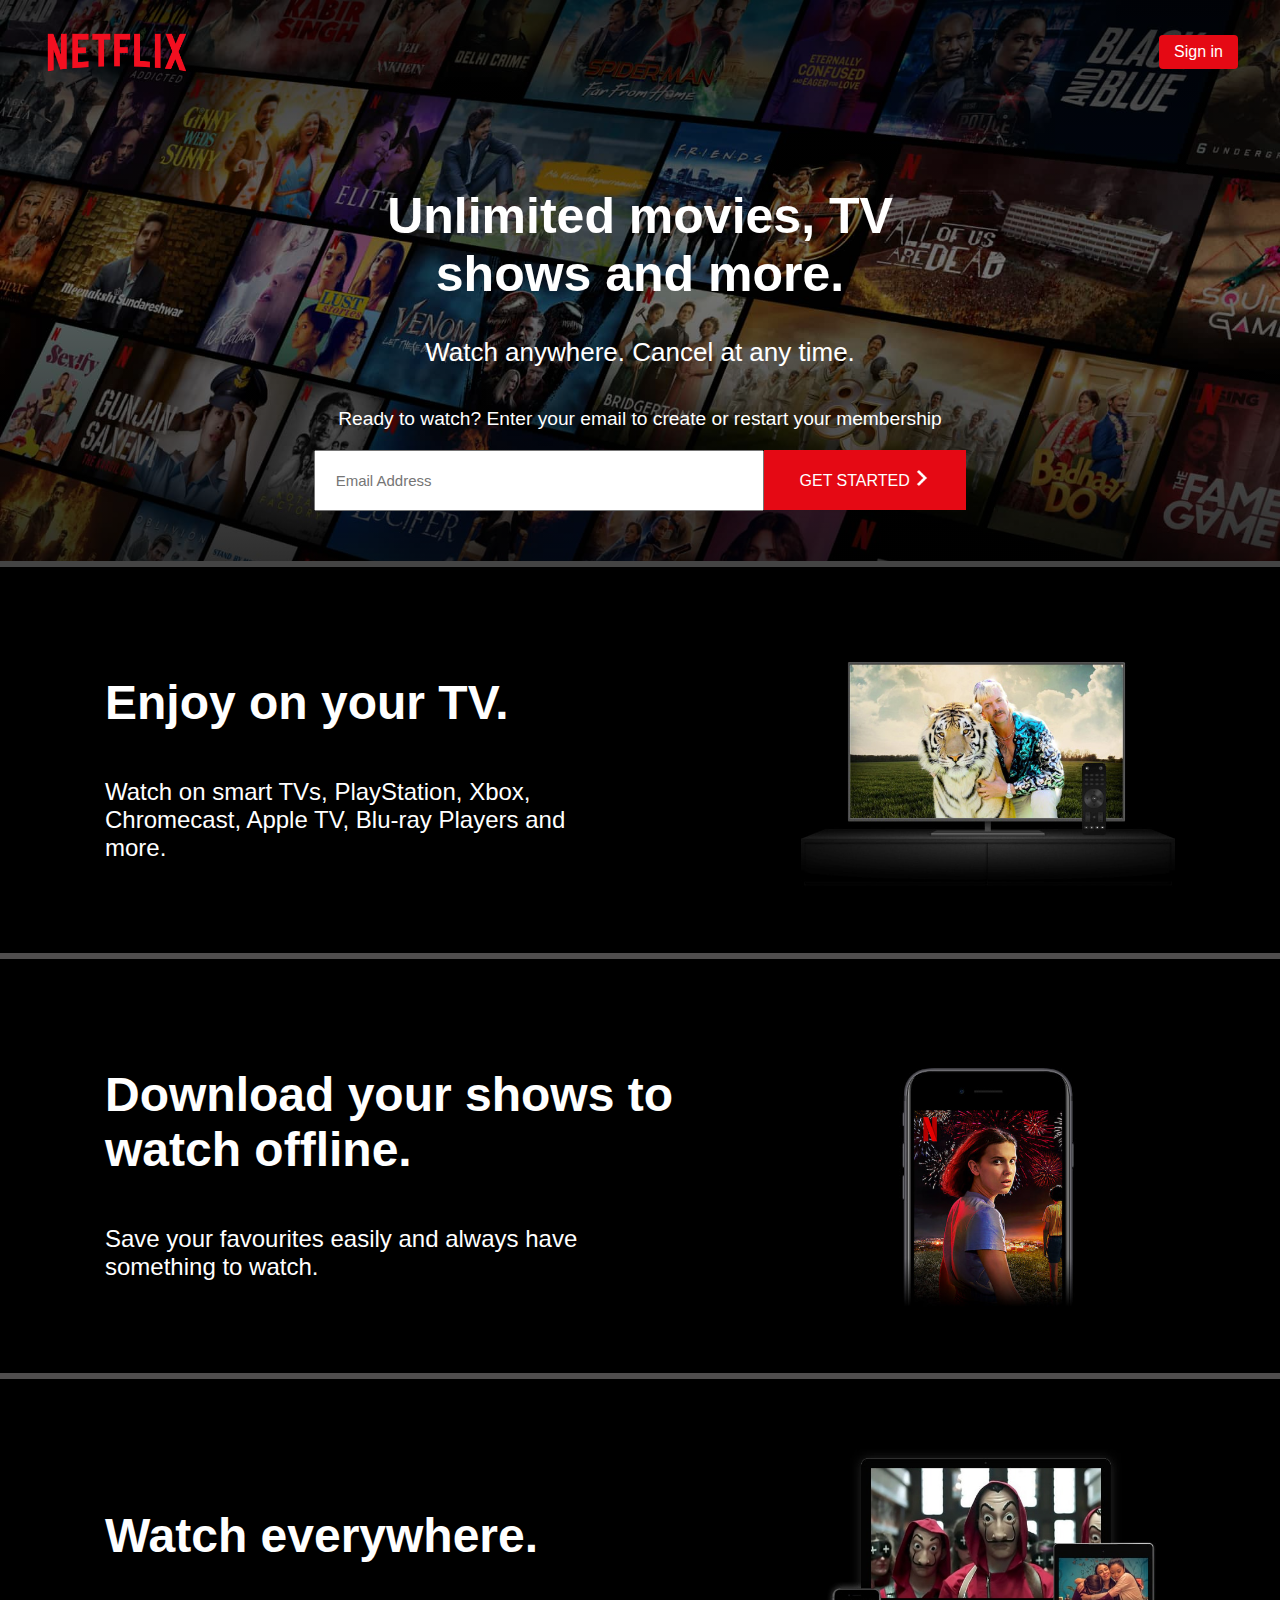
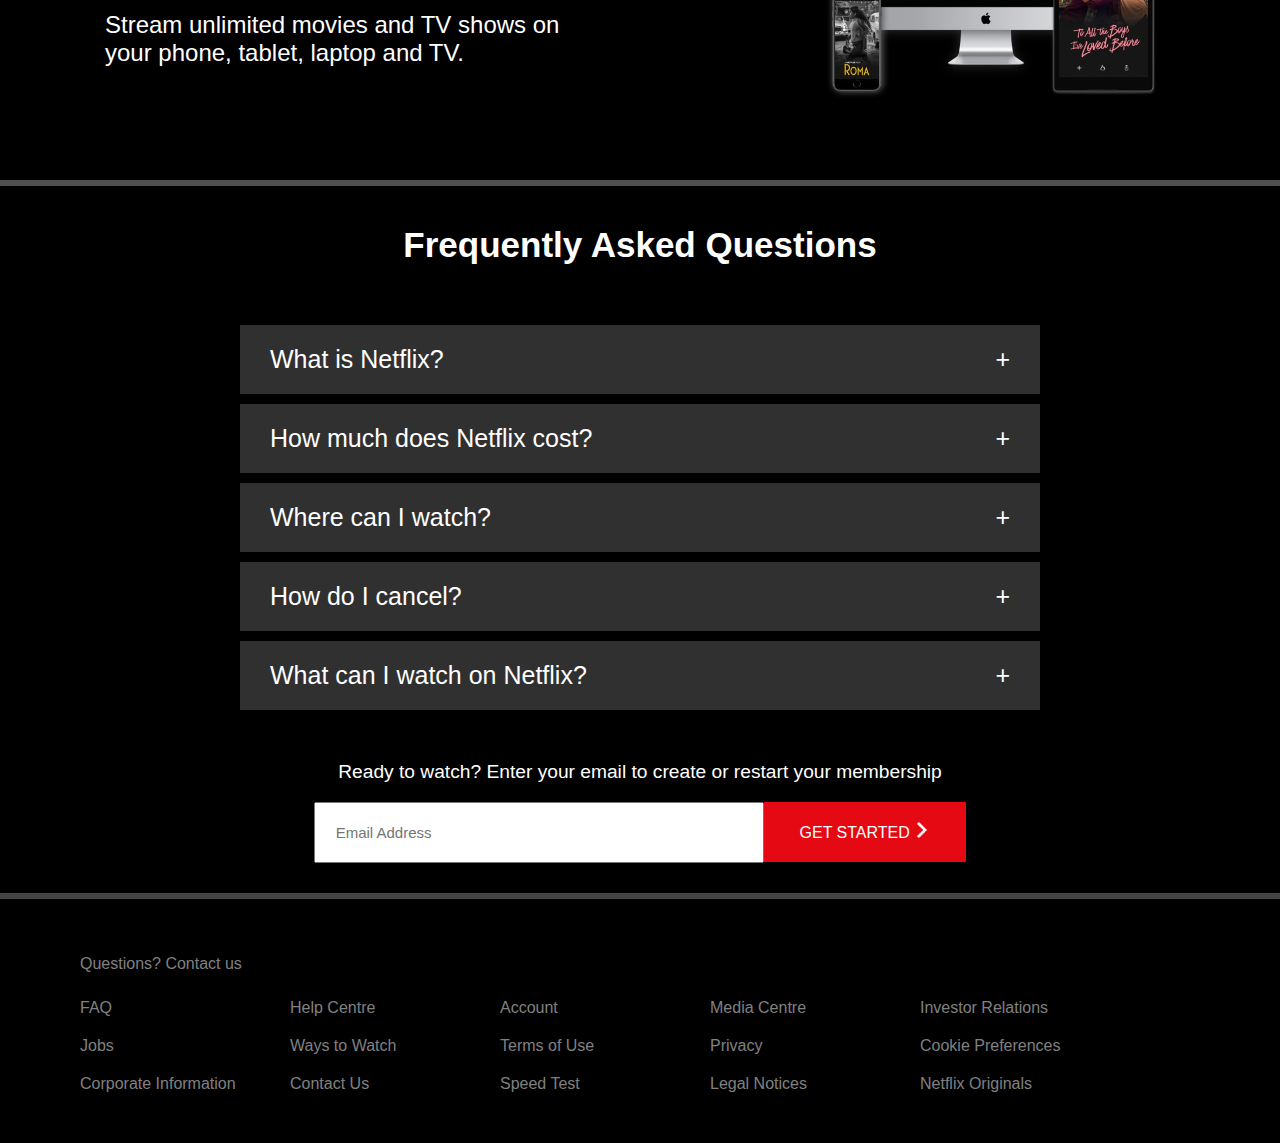
==== index.html @ 1454939f "Add files via upload" ====
<!DOCTYPE html>
<html lang="en">

<head>
    <meta charset="UTF-8">
    <meta http-equiv="X-UA-Compatible" content="IE=edge">
    <meta name="viewport" content="width=device-width, initial-scale=1.0">
    <link rel="stylesheet" href="style.css">
    <title>Netflix Clone</title>
</head>

<body>
    <div id="showcase">
        <div id="header">
            <a href="#"><img src="images/NETFLIX.png" alt="logo-netflix" width="170vh"></a>
            <a href="auth.html" id="sign-in">Sign in</a>
        </div>
        <div id="optform">
            <div>
                <h1>Unlimited movies, TV shows and more.</h1>
                <h2>Watch anywhere. Cancel at any time.</h2>
            </div>
            <h3 class="Readytowatch">Ready to watch? Enter your email to create or restart your membership</h3>
            <div class="email-text">
                <input type="email" name="" class="email-add" placeholder="Email Address">
                <a href="auth.html" class="get-started">GET STARTED <img src="images/arrow.png" alt="arr" width="10%"></a>
            </div>
        </div>
    </div>
    <div id="jumbotron">
        <div class="jumbo-card">
            <div class="card-1">
                <h3>Enjoy on your TV.</h3>
                <h4>Watch on smart TVs, PlayStation, Xbox, Chromecast, Apple TV, Blu-ray Players and more.</h4>
            </div>
            <img src="images/home-tv.jpg" alt="home-tv">
        </div>
        <div class="jumbo-card">
            <div class="card-1">
                <h3>Download your shows to watch offline.</h3>
                <h4>Save your favourites easily and always have something to watch.</h4>
            </div>
            <img src="images/mobile.jpg" alt="Mobile">
        </div>
        <div class="jumbo-card">
            <div class="card-1">
                <h3>Watch everywhere.</h3>
                <h4>Stream unlimited movies and TV shows on your phone, tablet, laptop and TV.</h4>
            </div>
            <img src="images/home-devices.jpg" alt="home-devices">
        </div>
    </div>
    <div id="FAQ">
        <h2>Frequently Asked Questions</h2>
        <ul id="FAQ-ul">
            <li>
                <div class="FQ">
                    <span>What is Netflix?</span>
                    <span class="oc">+</span>
                </div>
                <hr class="hr">
                <p class="FA">Netflix is a streaming service that offers a wide variety of award-winning TV
                    shows,movies, anime,documentaries and more on thousands of internet-connected devices.</p>
            </li>
            <li>
                <div class="FQ">
                    <span>How much does Netflix cost?</span>
                    <span class="oc">+</span>
                </div>
                <hr class="hr">
                <p class="FA">You can watch as much as you want, whenever you want, without a single ad all for one low
                    monthly price. There's always something new to discover, and new TV shows and movies are added every
                    week!
                </p>
            </li>
            <li>
                <div class="FQ">
                    <span>Where can I watch?</span>
                    <span class="oc">+</span>
                </div>
                <hr class="hr">
                <p class="FA">
                    Watch Netflix on your smartphone, tablet, Smart TV, laptop, or streaming device, all for one fixed
                    monthly fee. Plans range from ₹ 149 to ₹ 649 a month. No extra costs, no contracts.
                </p>
            </li>
            <li>
                <div class="FQ">
                    <span>How do I cancel?</span>
                    <span class="oc">+</span>
                </div>
                <hr class="hr">
                <p class="FA">
                    Netflix is flexible. There are no annoying contracts and no commitments. You can easily cancel your
                    account online in two clicks. There are no cancellation fees start or stop your account anytime.
                </p>
            </li>
            <li>
                <div class="FQ">
                    <span>What can I watch on Netflix?</span>
                    <span class="oc">+</span>
                </div>
                <hr class="hr">
                <p class="FA">
                    Netflix has an extensive library of feature films, documentaries, TV shows, anime, award-winning
                    Netflix originals, and more. Watch as much as you want, anytime you want.
                </p>
            </li>
        </ul>
        <h3 class="Readytowatch">Ready to watch? Enter your email to create or restart your membership</h3>
        <div class="email-text">
            <input type="email" name="" class="email-add" placeholder="Email Address">
            <a href="auth.html" class="get-started">GET STARTED <img src="images/arrow.png" alt="arr" width="10%"></a>
        </div>
    </div>
    <div id="footer">
        <p>Questions? Contact us</p>
        <ul id="footer-links">
            <li><a href="#">FAQ</a></li>
            <li><a href="#">Help Centre</a></li>
            <li><a href="#">Account</a></li>
            <li><a href="#">Media Centre</a></li>
            <li><a href="#">Investor Relations</a></li>
            <li><a href="#">Jobs</a></li>
            <li><a href="#">Ways to Watch</a></li>
            <li><a href="#">Terms of Use</a></li>
            <li><a href="#">Privacy</a></li>
            <li><a href="#">Cookie Preferences</a></li>
            <li><a href="#">Corporate Information</a></li>
            <li><a href="#">Contact Us</a></li>
            <li><a href="#">Speed Test</a></li>
            <li><a href="#">Legal Notices</a></li>
            <li><a href="#">Netflix Originals</a></li>
        </ul>
    </div>
    <script src="script.js"></script>
</body>

</html>
---- style.css ----
*{
    box-sizing: border-box;
}
body{
    background-color: black;
    margin: 0;
    padding: 0;
    color: white;
    font-family: 'Netflix Sans','Helvetica Neue',Helvetica,Arial,sans-serif;
}
a{
    text-decoration: none;
}
ul{
    list-style: none;
}
#showcase{
    width: 100%;
    background-image: linear-gradient(rgba(0, 0, 0, 0.753), rgba(0, 0, 0, 0.384), rgba(0, 0, 0, 0.76)) , url('images/background2.jpg');
    background-size: cover;
    background-repeat: no-repeat;
    text-align: center;
}
#showcase, #FAQ{
    border-bottom: 6px solid rgb(68, 68, 68);
}
#header{
    display: flex;
    flex-direction: row;
    justify-content: space-between;
    align-items: center;
    padding: 2px 32px;
}
#sign-in{
    margin-right: 10px;
    border-radius: 4px;
}
#sign-in,.get-started{
    background-color: #E50914;
    color: white;
    padding: 8px 15px;
    text-align: center;
}
/* optform */
#optform{
    display: flex;
    flex-direction: column;
    justify-content: center;
    align-items: center;
    margin: 50px 20px;
}
#optform h1{
    font-size: 3.125rem;
    max-width: 640px;
}
#optform h2{
    font-size: 1.625rem;
    font-weight: normal;
}
.Readytowatch{
    font-size: 1.2rem;
    font-weight: normal;
    text-align: center;
}
.email-text{
    display: flex;
    flex-direction: row;
    flex-wrap: wrap;
    align-items: center;
}
.email-add{
    max-width: 450px;
    outline: none;
    font-size: 15px;
    width: 600px;
}
.email-add, .get-started{
    padding: 20px;
}
@media (max-width:780px)
{
    .email-add{
        width:auto;
    }
    #optform h1{
        font-size: 32px;
    }
    #optform h2{
        font-size: 20px;
    }
}
@media (max-width:500px)
{
    .email-text{
        justify-content: center;
    }
    .email-add, .get-started{
        margin-bottom: 15px;
    }
}
/* Jumbotron */
.jumbo-card{
    display: flex;
    flex-direction: row;
    flex-wrap: wrap;
    justify-content: space-between;
    align-items: center;
    border-bottom: 6px solid rgb(80, 78, 78);
    padding: 60px 105px;
}
.card-1{
    max-width: 640px;
}
.jumbo-card h3{
    font-size: 3rem;
}
.jumbo-card h4{
    font-size: 1.5rem;
    font-weight: normal;
    max-width: 500px;
    min-width: 300px;
}
.jumbo-card img{
    width: 35%;
}
@media (max-width:1035px)
{
    .jumbo-card{
        text-align: center;
        justify-content: center;
    }
    .jumbo-card h3{
        font-size: 2rem;
    }
    .jumbo-card h4{
        font-size: 1rem;
    }
    .jumbo-card img{
        width: 150%;
    }
}
/* FAQ */
#FAQ{
    display: flex;
    flex-direction: column;
    justify-content: center;
    align-items: center;
    padding: 10px 10px 30px 10px;
}
#FAQ h2{
    font-size: 35px;
    text-align: center;
}
#FAQ-ul{
    display: flex;
    flex-direction: column;
    justify-content: center;
    align-items: center;
    padding: 10px;
}
.FQ{
    display: flex;
    flex-direction: row;
    justify-content: space-between;
}
.FQ:hover{
    cursor: pointer;
}
.FA{
    font-size: 25px;
    display: none;
}
#FAQ-ul li{
    background-color: #303030;
    font-size: 25px;
    margin: 5px 0;
    padding: 20px 30px;
    width: 800px;
}
@media(max-width:1050px)
{
    #FAQ-ul li{
        width: 100%;
    }
}
.hr{
    border: none;
    display: none;
    background-color: gray;
    height: 1px;
}
/*Footer*/
#footer{
    display: flex;
    flex-direction: column;
    justify-content: center;
    padding: 40px 80px;
    color: gray;
}
#footer-links{
    display: flex;
    flex-direction: row;
    flex-wrap: wrap;
    margin: 0;
    padding: 0;
    list-style: none;
}
#footer-links li{
    width: 200px;
    margin: 10px;
    margin-left: 0;
}
#footer-links a{
    color: gray;
}
#footer-links a:hover{
    text-decoration: underline;
}
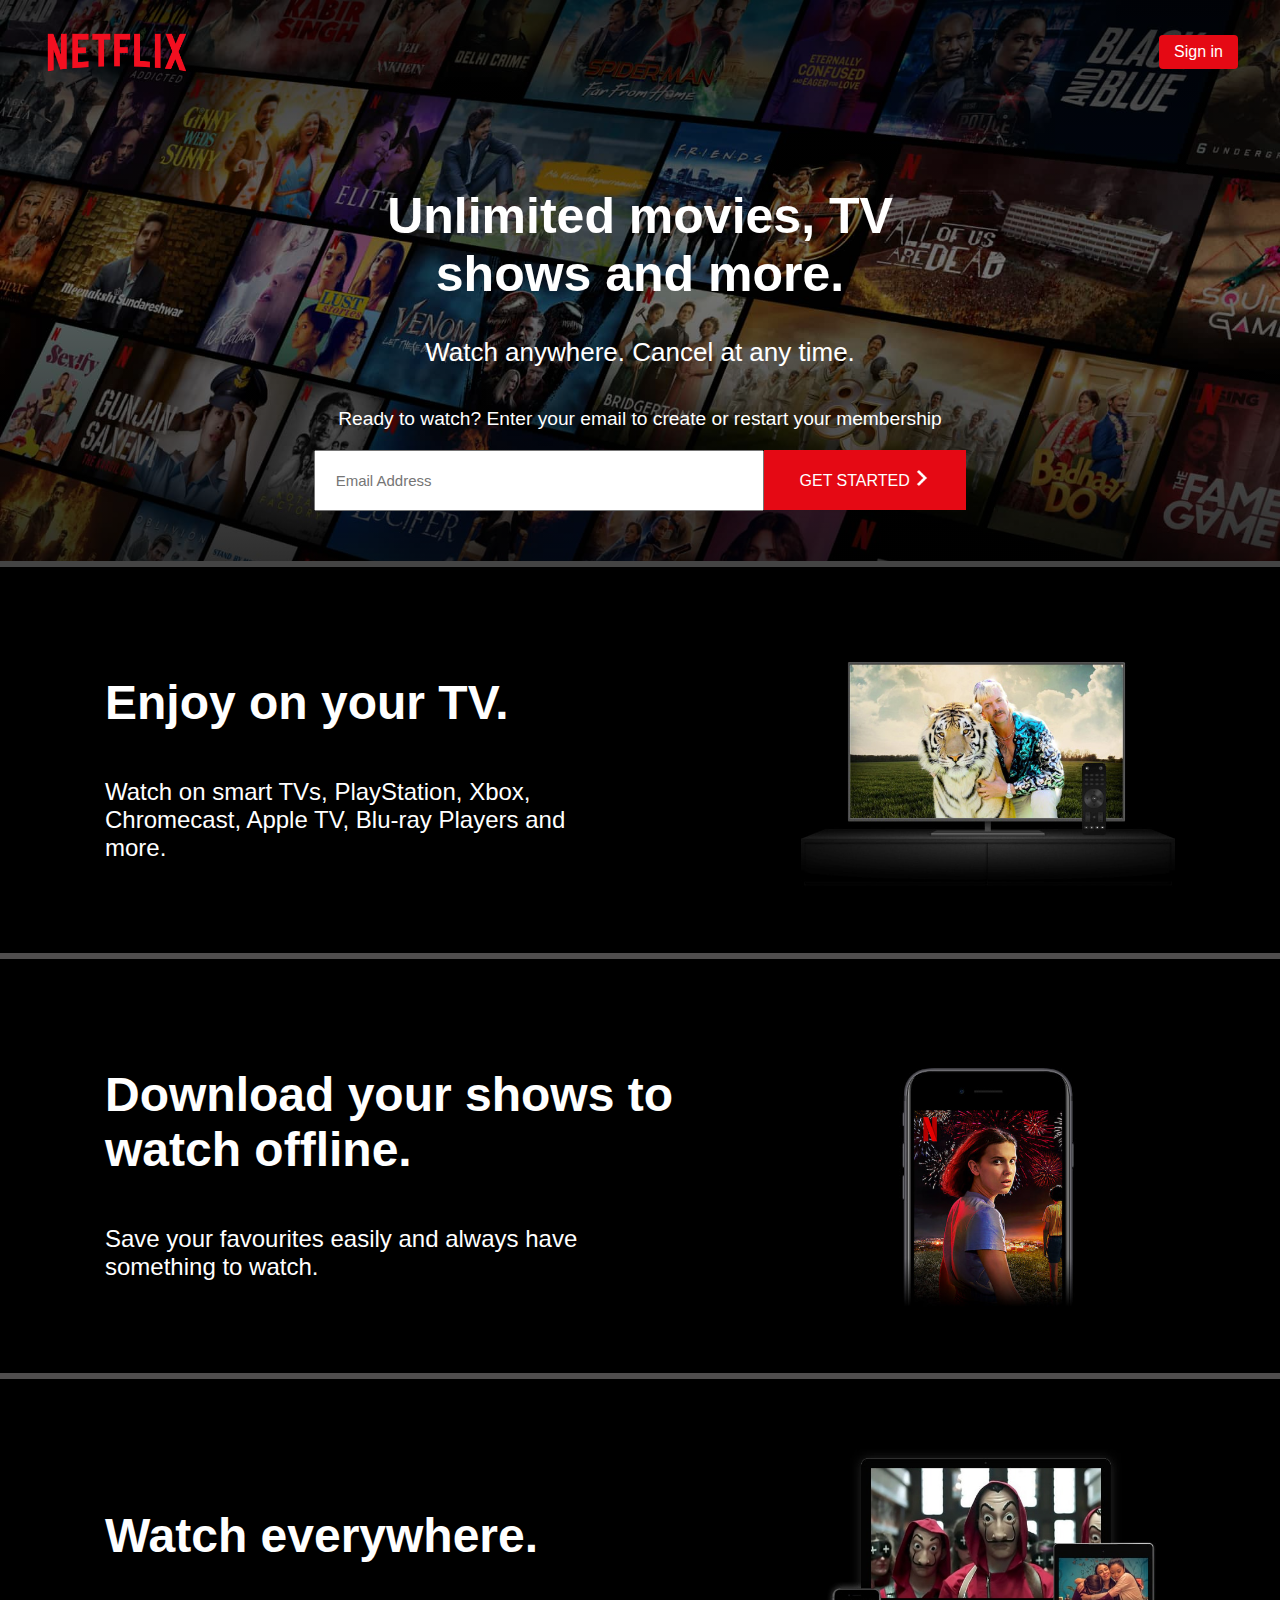
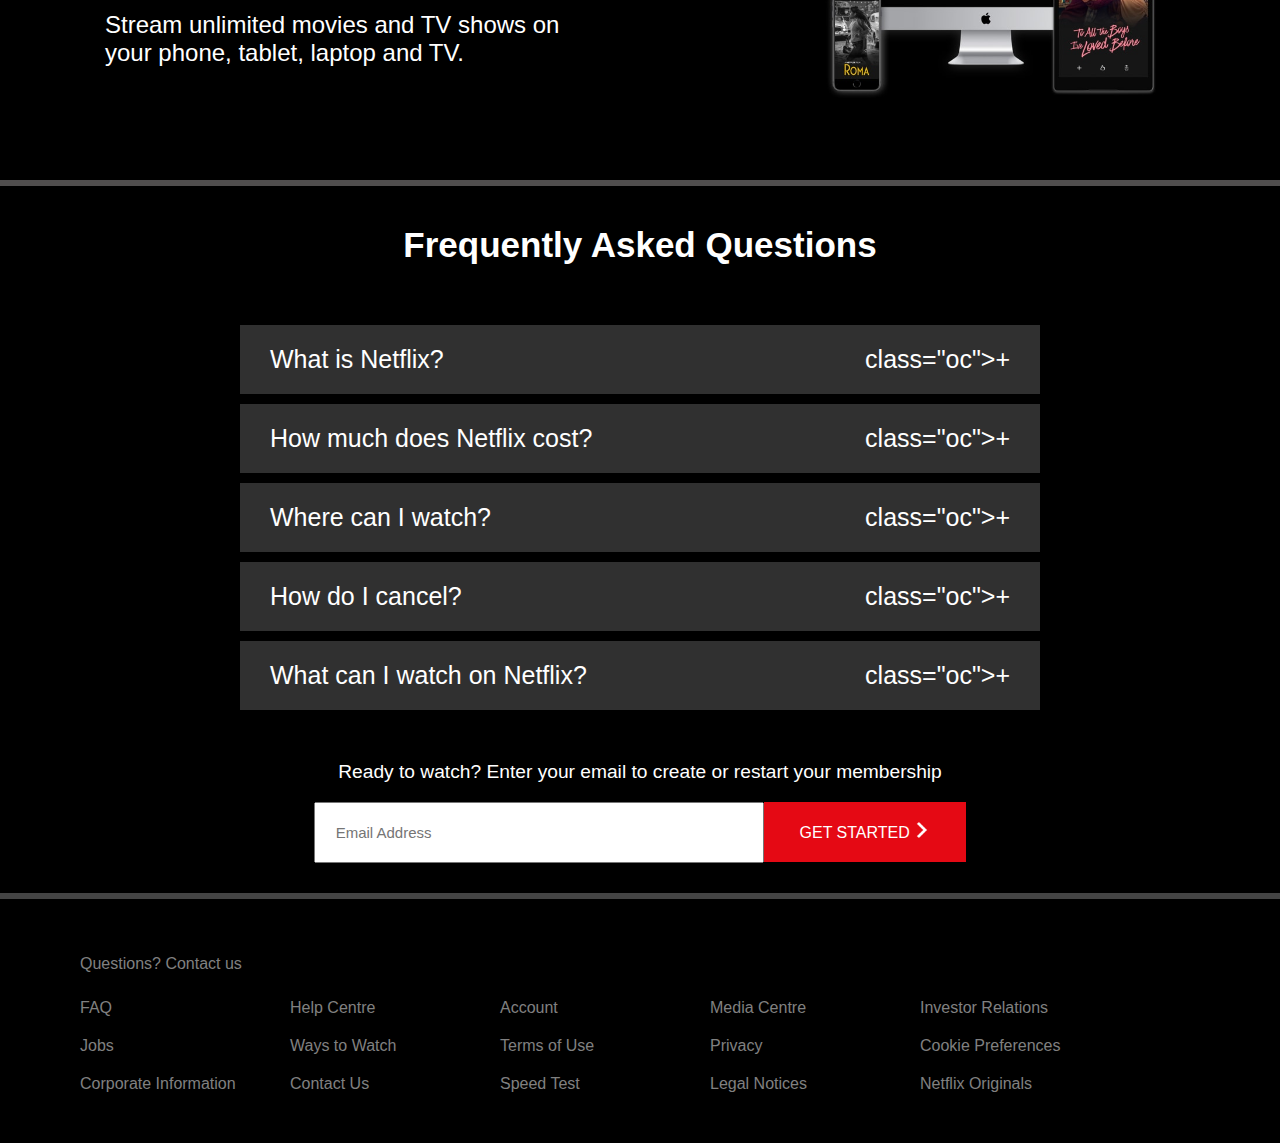
==== commit 2485ea17: "improved" ====
--- a/index.html
+++ b/index.html
@@ -56,7 +56,7 @@
             <li>
                 <div class="FQ">
                     <span>What is Netflix?</span>
-                    <span class="oc">+</span>
+                    <span>class="oc">+</span>
                 </div>
                 <hr class="hr">
                 <p class="FA">Netflix is a streaming service that offers a wide variety of award-winning TV
@@ -65,7 +65,7 @@
             <li>
                 <div class="FQ">
                     <span>How much does Netflix cost?</span>
-                    <span class="oc">+</span>
+                    <span>class="oc">+</span>
                 </div>
                 <hr class="hr">
                 <p class="FA">You can watch as much as you want, whenever you want, without a single ad all for one low
@@ -76,7 +76,7 @@
             <li>
                 <div class="FQ">
                     <span>Where can I watch?</span>
-                    <span class="oc">+</span>
+                    <span>class="oc">+</span>
                 </div>
                 <hr class="hr">
                 <p class="FA">
@@ -87,7 +87,7 @@
             <li>
                 <div class="FQ">
                     <span>How do I cancel?</span>
-                    <span class="oc">+</span>
+                    <span>class="oc">+</span>
                 </div>
                 <hr class="hr">
                 <p class="FA">
@@ -98,7 +98,7 @@
             <li>
                 <div class="FQ">
                     <span>What can I watch on Netflix?</span>
-                    <span class="oc">+</span>
+                    <span>class="oc">+</span>
                 </div>
                 <hr class="hr">
                 <p class="FA">
@@ -136,4 +136,4 @@
     <script src="script.js"></script>
 </body>
 
-</html>+</html>
--- a/style.css
+++ b/style.css
@@ -179,6 +179,12 @@
 }
 @media(max-width:1050px)
 {
+    .FQ span{
+        font-size: 22px;
+    }
+    .FA{
+        font-size: 18px;
+    }
     #FAQ-ul li{
         width: 100%;
     }
@@ -215,4 +221,4 @@
 }
 #footer-links a:hover{
     text-decoration: underline;
-}+}
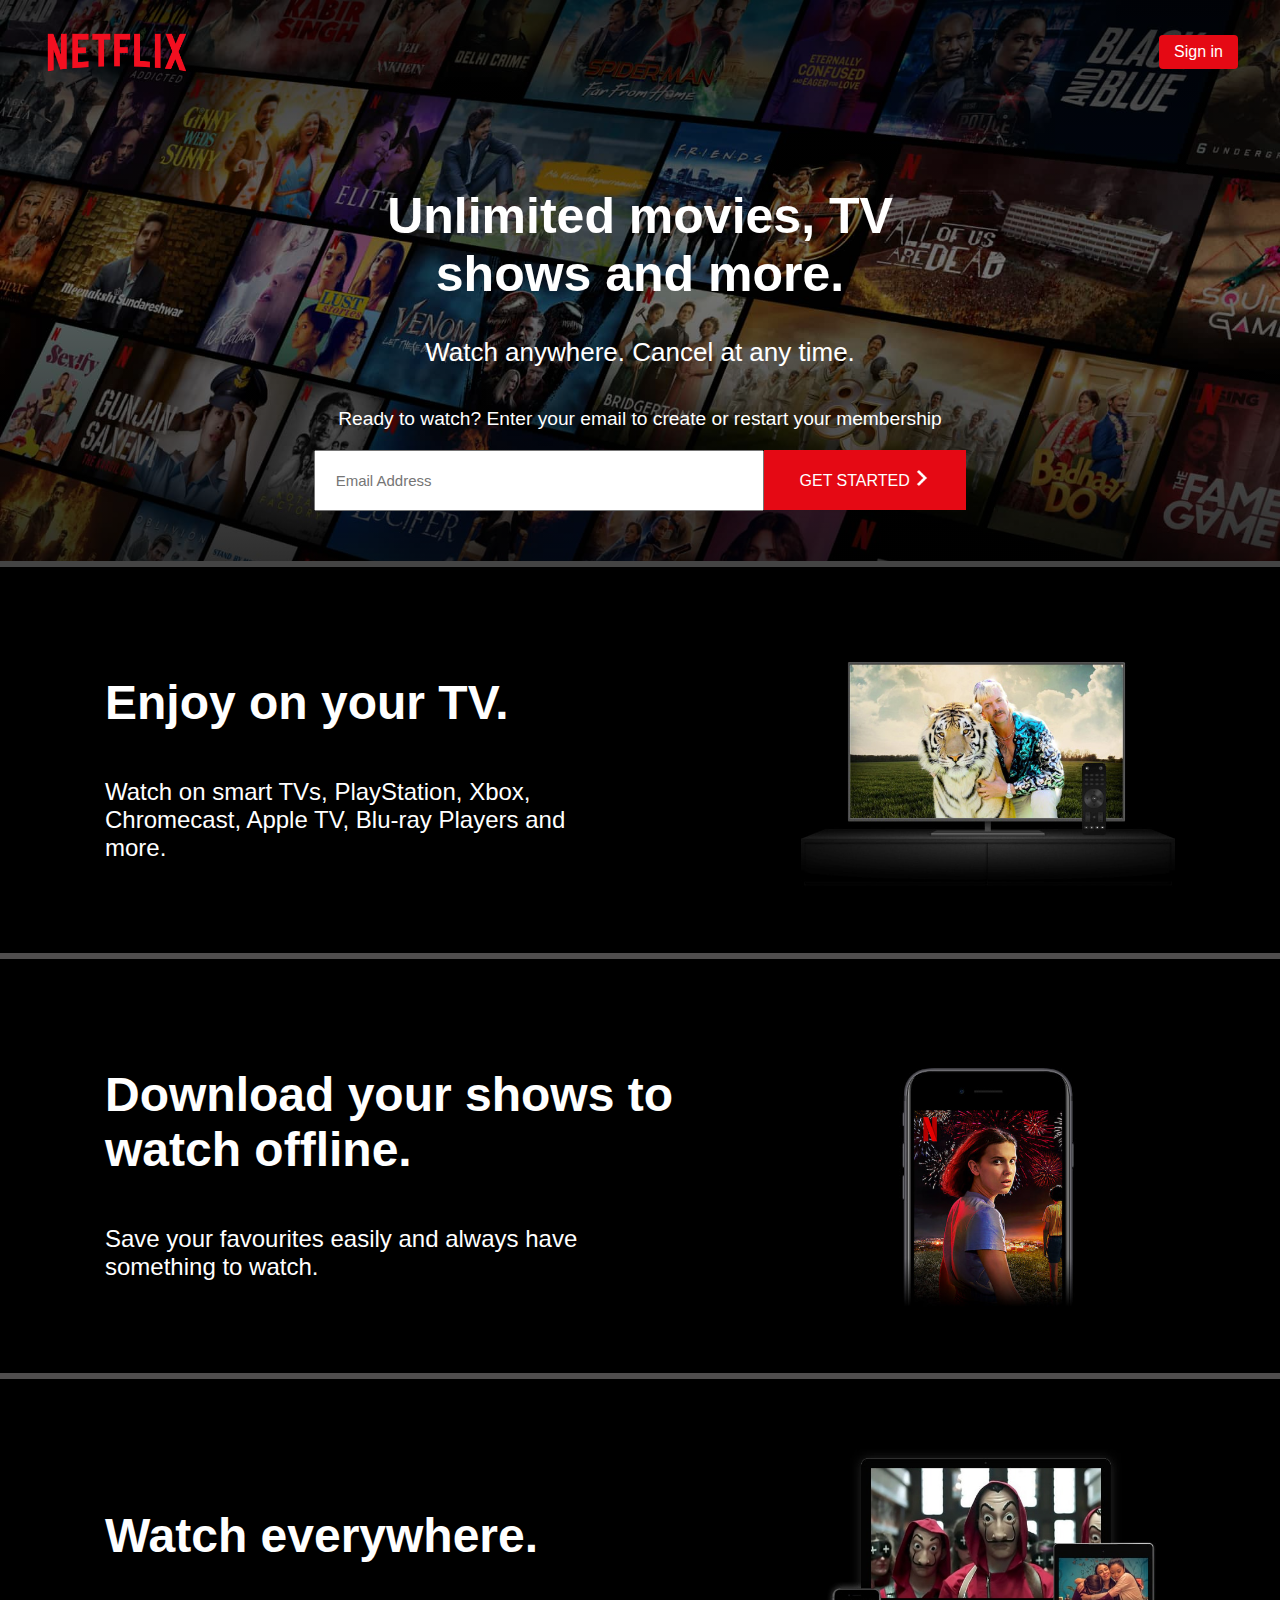
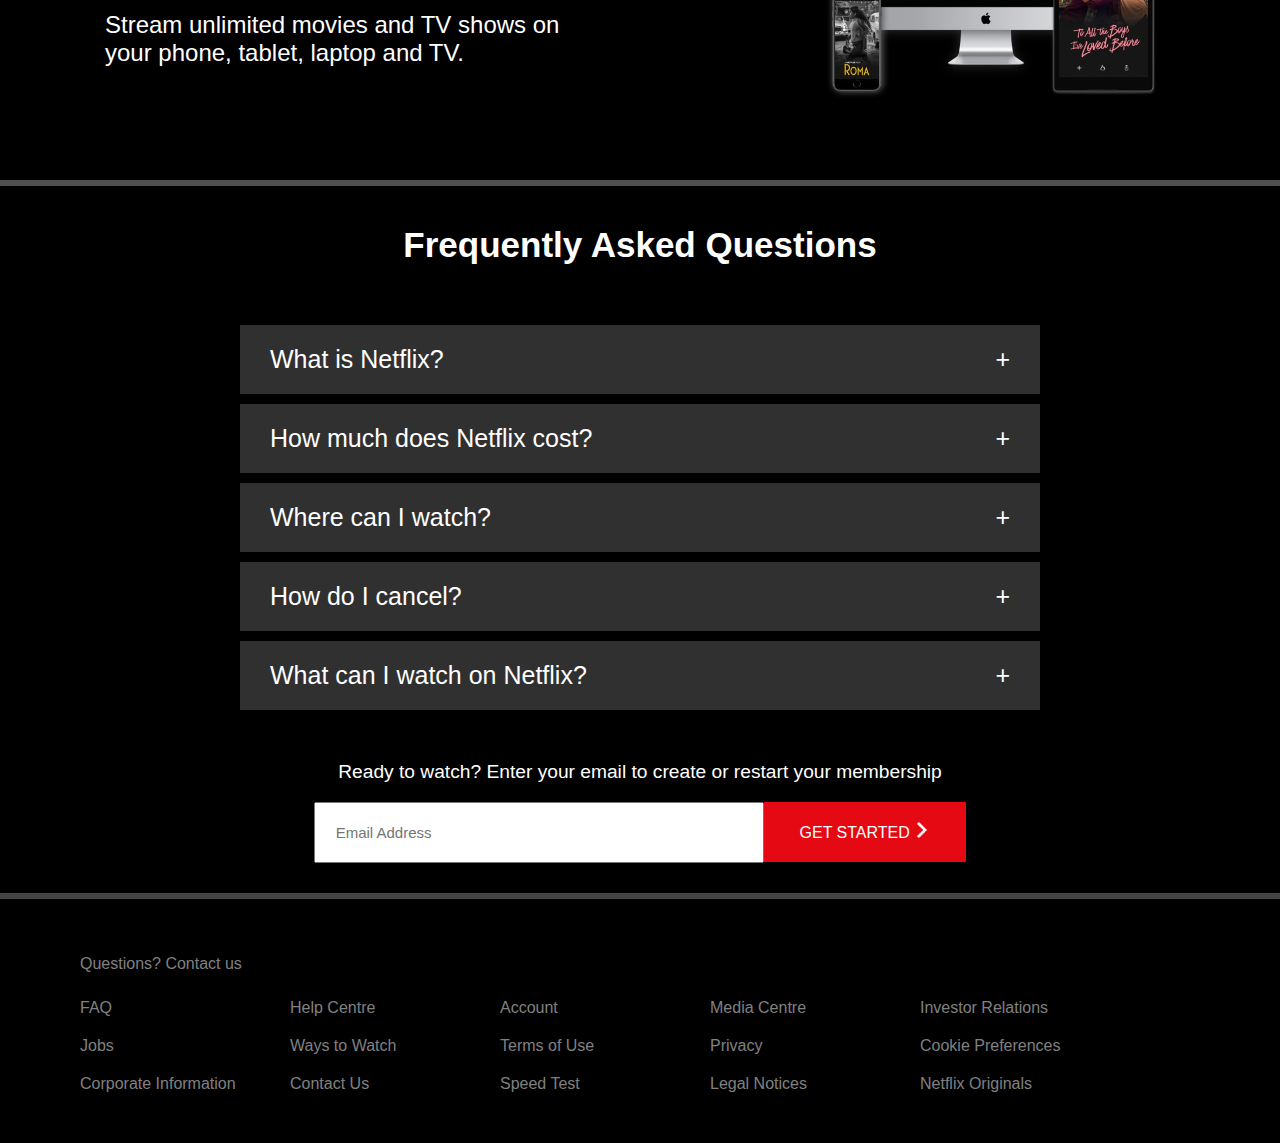
==== commit fbb2fd35: "improved" ====
--- a/index.html
+++ b/index.html
@@ -56,7 +56,7 @@
             <li>
                 <div class="FQ">
                     <span>What is Netflix?</span>
-                    <span>class="oc">+</span>
+                    <span class="oc">+</span>
                 </div>
                 <hr class="hr">
                 <p class="FA">Netflix is a streaming service that offers a wide variety of award-winning TV
@@ -65,7 +65,7 @@
             <li>
                 <div class="FQ">
                     <span>How much does Netflix cost?</span>
-                    <span>class="oc">+</span>
+                    <span class="oc">+</span>
                 </div>
                 <hr class="hr">
                 <p class="FA">You can watch as much as you want, whenever you want, without a single ad all for one low
@@ -76,7 +76,7 @@
             <li>
                 <div class="FQ">
                     <span>Where can I watch?</span>
-                    <span>class="oc">+</span>
+                    <span class="oc">+</span>
                 </div>
                 <hr class="hr">
                 <p class="FA">
@@ -87,7 +87,7 @@
             <li>
                 <div class="FQ">
                     <span>How do I cancel?</span>
-                    <span>class="oc">+</span>
+                    <span class="oc">+</span>
                 </div>
                 <hr class="hr">
                 <p class="FA">
@@ -98,7 +98,7 @@
             <li>
                 <div class="FQ">
                     <span>What can I watch on Netflix?</span>
-                    <span>class="oc">+</span>
+                    <span class="oc">+</span>
                 </div>
                 <hr class="hr">
                 <p class="FA">
